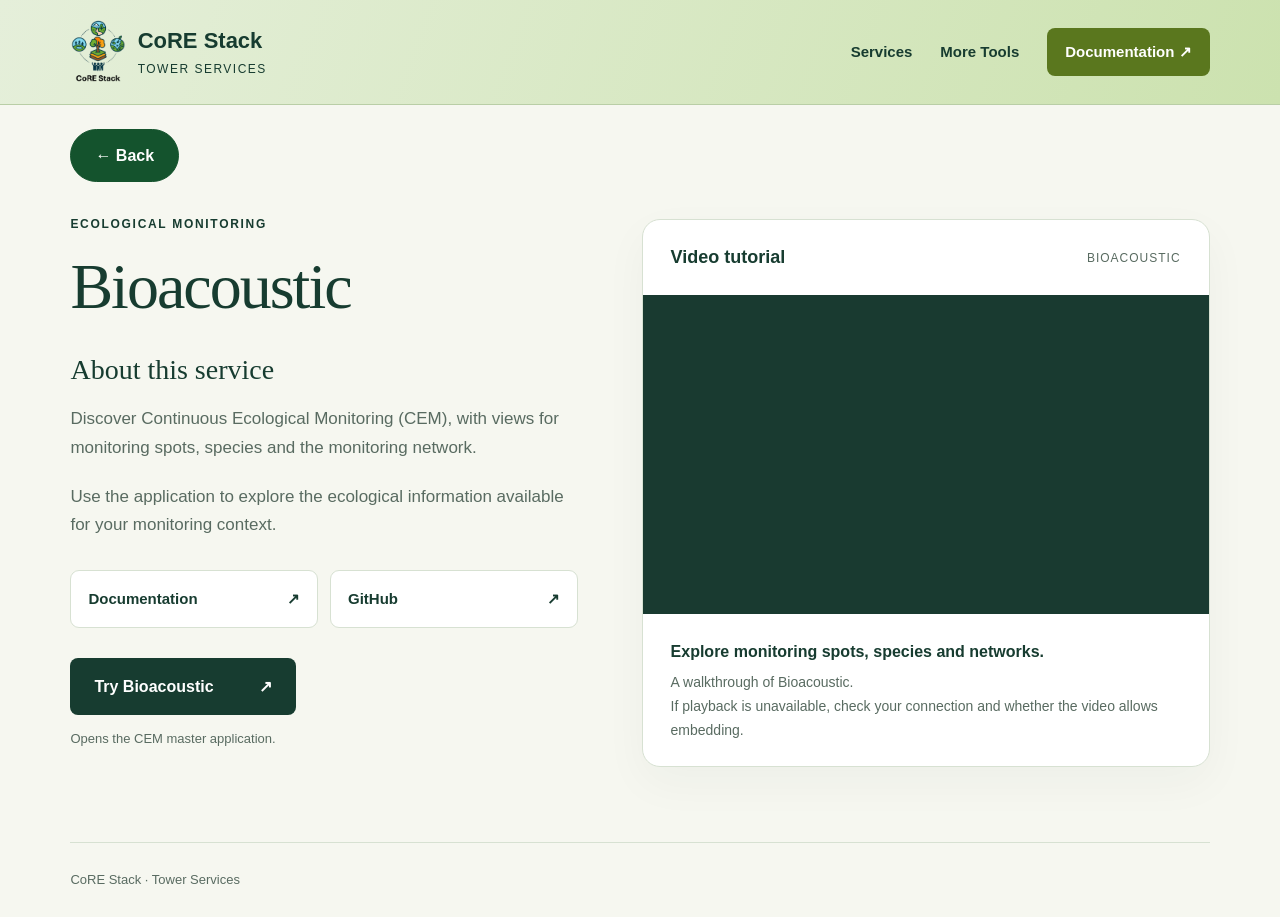
==== bioacoustic.html @ 0bfab4cd "Initial commit" ====
<!doctype html>
<html lang="en">
<head>
  <meta charset="utf-8">
  <meta name="viewport" content="width=device-width, initial-scale=1">
  <meta name="description" content="Discover Continuous Ecological Monitoring (CEM), with views for monitoring spots, species and the monitoring network.">
  <title>Bioacoustic · Tower Services</title>
  <!-- Detail pages use their own styles and script. -->
  <link rel="stylesheet" href="css/services.css">
  <script src="scripts/services.js" defer></script>
  <link rel="icon" href="data:image/svg+xml,%3Csvg xmlns='http://www.w3.org/2000/svg' viewBox='0 0 32 32'%3E%3Crect width='32' height='32' rx='8' fill='%23173c30'/%3E%3Cpath d='M8 8h16v4h-6v13h-4V12H8z' fill='%23d6f08a'/%3E%3C/svg%3E">
</head>
<body data-service="bioacoustic">
  <header class="site-header">
    <div class="wrap header-inner">
      <a class="brand" href="https://core-stack.org/" aria-label="CoRE Stack website">
        <img class="brand-logo" src="resources/logo.png" alt="CoRE Stack logo">
        <span>CoRE Stack<small>TOWER SERVICES</small></span>
      </a>
      <nav aria-label="Main navigation">
        <a href="index.html#services">Services</a>
        <a href="index.html#how">More Tools</a>
        <a class="nav-doc" href="https://docs.core-stack.org/infra/tower-services/" target="_blank" rel="noopener noreferrer">Documentation ↗</a>
      </nav>
    </div>
  </header>
  <main class="wrap">
    <a class="back" href="index.html#services">← Back</a>
    <div class="service-layout">
      <section aria-labelledby="service-title">
        <p class="eyebrow">ECOLOGICAL MONITORING</p>
        <h1 class="service-name" id="service-title">Bioacoustic</h1>
        <h2>About this service</h2>
        <p class="about-copy">Discover Continuous Ecological Monitoring (CEM), with views for monitoring spots, species and the monitoring network.</p>
        <p class="about-copy">Use the application to explore the ecological information available for your monitoring context.</p>
        <div class="resource-links">
          <a class="resource-link" href="https://docs.core-stack.org/infra/tower-services/deployed-architecture/#services-and-repos" target="_blank" rel="noopener noreferrer" aria-label="Bioacoustic in the Tower Services documentation">Documentation <span aria-hidden="true">↗</span></a>
          <a class="resource-link" href="https://github.com/xHrid/continuous-ecological-monitoring-toolkit" target="_blank" rel="noopener noreferrer">GitHub <span aria-hidden="true">↗</span></a>
        </div>
        <a class="try-button" href="https://www.cse.iitd.ernet.in/act4dws5/bio-master/" target="_blank" rel="noopener noreferrer">Try Bioacoustic <span aria-hidden="true">↗</span></a>
        <p class="access">Opens the CEM master application.</p>
      </section>
      <section class="video-section" aria-labelledby="video-title">
        <div class="video-heading"><h2 id="video-title">Video tutorial</h2><span>BIOACOUSTIC</span></div>
        <!-- services.js inserts the actual YouTube iframe here. -->
        <div class="video-stage" data-video-stage data-video-title="Bioacoustic">
          <div class="video-empty">
            <span class="video-symbol" aria-hidden="true">▷</span>
            <strong>Tutorial coming soon</strong>
            <p>The service walkthrough will appear here when it is available.</p>
          </div>
        </div>
        <div class="video-caption">
          <h3>Explore monitoring spots, species and networks.</h3>
          <p>A walkthrough of Bioacoustic.</p>
          <p class="video-help" data-video-help hidden>If playback is unavailable, check your connection and whether the video allows embedding.</p>
          <noscript><p>Enable JavaScript to load the tutorial player.</p></noscript>
        </div>
      </section>
    </div>
  </main>
  <footer class="wrap"><span>CoRE Stack · Tower Services</span></footer>
</body>
</html>
---- css/services.css ----
:root {
  --ink: #173c30;
  --muted: #596b61;
  --paper: #f6f7f0;
  --line: #d7e1d2;
  --accent: #d6f08a;
}
* {
  box-sizing: border-box;
}
body {
  margin: 0;
  background: var(--paper);
  color: var(--ink);
  font:
    16px/1.7 Arial,
    Helvetica,
    sans-serif;
}
a {
  color: inherit;
  text-decoration: none;
}
a:focus-visible {
  outline: 3px solid #638c35;
  outline-offset: 5px;
}
[hidden] {
  display: none !important;
}
.wrap {
  width: min(1400px, 89%);
  margin: auto;
}
.site-header {
  background: linear-gradient(110deg, #e5efda, #cce2af);
  border-bottom: 1px solid #b9cea6;
}
.header-inner {
  min-height: 104px;
  display: flex;
  justify-content: space-between;
  align-items: center;
  gap: 30px;
  padding: 14px 0;
}
.brand {
  font-size: 22px;
  line-height: 1.2;
  font-weight: 700;
  display: flex;
  align-items: center;
  gap: 12px;
}
.brand-logo {
  height: 70px;
  width: auto;
  max-width: 70px;
  object-fit: contain;
}
.brand small {
  display: block;
  font-size: 12px;
  font-weight: 500;
  letter-spacing: 1.5px;
  margin-top: 8px;
}
nav {
  display: flex;
  align-items: center;
  gap: 28px;
}
nav a {
  font-weight: 600;
  font-size: 15px;
  transition: transform 0.2s;
}
nav a:hover {
  transform: scale(1.05);
}
.nav-doc {
  background: #5a771e;
  color: #fff;
  border-radius: 8px;
  padding: 11px 18px;
}
.back {
     margin-top: 24px;
  margin-bottom: 20px;
  display: inline-flex;
  align-items: center;
  justify-content: center;
  padding: 12px 24px;
  background: #14532d;
  color: #fff;
  border: 1px solid #14532d;
  border-radius: 30px;
  font: inherit;
  font-weight: 600;
  text-decoration: none;
  cursor: pointer;
  transition: background-color 0.2s ease;
}

.back:hover {
  background: #2a9256;
  border-color: #15532f;
  color: #fff;
}

.back:focus-visible {
  outline: 3px solid #15803d;
  outline-offset: 3px;
}
.service-layout {
  display: grid;
  grid-template-columns: minmax(0, 1fr) minmax(0, 1.12fr);
  gap: clamp(35px, 5vw, 85px);
  align-items: start;
  padding: 12px 0 75px;
}
.eyebrow {
  font-size: 12px;
  letter-spacing: 1.7px;
  font-weight: 700;
  margin: 0 0 18px;
}
.service-name {
  font:
    400 clamp(44px, 5vw, 70px)/1.05 Georgia,
    serif;
  letter-spacing: -2px;
  margin: 0 0 32px;
}
h2 {
  font:
    400 28px/1.25 Georgia,
    serif;
  margin: 0 0 18px;
}
.about-copy {
  font-size: 17px;
  color: var(--muted);
  margin: 0 0 20px;
  max-width: 580px;
}
.resource-links {
  display: grid;
  grid-template-columns: 1fr 1fr;
  gap: 12px;
  margin: 30px 0;
}
.resource-link {
  display: flex;
  justify-content: space-between;
  align-items: center;
  gap: 10px;
  padding: 15px 17px;
  border: 1px solid var(--line);
  border-radius: 9px;
  background: #fff;
  font-weight: 600;
  font-size: 15px;
  transition:
    border-color 0.2s,
    background 0.2s;
}
.resource-link:hover {
  background: #edf3e7;
  border-color: #92ad7a;
}
.try-button {
  display: inline-flex;
  justify-content: space-between;
  align-items: center;
  gap: 45px;
  background: var(--ink);
  color: #fff;
  border-radius: 8px;
  padding: 15px 24px;
  font-weight: 600;
}
.try-button:hover {
  background: #285641;
}
.access {
  font-size: 13px;
  color: var(--muted);
  margin: 13px 0 0;
}
.video-section {
  margin-top: 5px;
  background: #fff;
  border: 1px solid var(--line);
  border-radius: 18px;
  overflow: hidden;
  box-shadow: 0 16px 45px #173c300a;
}
.video-heading {
  display: flex;
  justify-content: space-between;
  align-items: center;
  gap: 20px;
  padding: 25px 28px;
}
.video-heading h2 {
  font:
    600 18px/1.4 Arial,
    sans-serif;
  margin: 0;
}
.video-heading span {
  font-size: 12px;
  letter-spacing: 1px;
  color: var(--muted);
}
.video-stage {
  aspect-ratio: 16/9;
  min-height: 200px;
  background: #193a30;
  position: relative;
  display: grid;
  place-items: center;
}
.video-stage iframe {
  position: absolute;
  inset: 0;
  width: 100%;
  height: 100%;
  border: 0;
}
.video-empty {
  text-align: center;
  color: #eaf0e7;
  padding: 30px;
  max-width: 410px;
}
.video-symbol {
  display: grid;
  place-items: center;
  width: 62px;
  height: 62px;
  margin: 0 auto 18px;
  border: 1px solid #718a76;
  border-radius: 50%;
  font-size: 24px;
  color: var(--accent);
}
.video-empty strong {
  display: block;
  font-size: 18px;
  font-weight: 500;
}
.video-empty p {
  font-size: 14px;
  color: #c9d7cc;
  margin: 8px 0 0;
}
.video-caption {
  padding: 24px 28px;
}
.video-caption h3 {
  font-size: 16px;
  margin: 0 0 6px;
  font-weight: 600;
}
.video-caption p {
  font-size: 14px;
  color: var(--muted);
  margin: 0;
}
.video-help {
  margin: 12px 0 0;
  font-size: 13px;
  color: var(--muted);
}
footer {
  padding: 26px 0;
  border-top: 1px solid var(--line);
  display: flex;
  justify-content: space-between;
  gap: 20px;
  flex-wrap: wrap;
  font-size: 13px;
  color: var(--muted);
}
footer a:hover {
  text-decoration: underline;
}
@media (max-width: 950px) {
  nav {
    gap: 15px;
  }
  .service-layout {
    gap: 32px;
  }
  .resource-links {
    grid-template-columns: 1fr;
  }
  .video-heading {
    padding: 22px;
  }
  .video-caption {
    padding: 22px;
  }
}
@media (max-width: 760px) {
  .wrap {
    width: calc(100% - 36px);
  }
  .header-inner {
    flex-wrap: wrap;
    gap: 20px;
  }
  nav {
    width: 100%;
    justify-content: space-between;
    gap: 10px;
  }
  nav a {
    font-size: 14px;
  }
  .nav-doc {
    padding: 10px 12px;
  }
  .back {
    margin: 28px 0;
  }
  .service-layout {
    grid-template-columns: 1fr;
    padding-bottom: 45px;
    gap: 35px;
  }
  .service-name {
    font-size: 48px;
    margin-bottom: 25px;
  }
  .resource-links {
    grid-template-columns: 1fr 1fr;
  }
  .video-section {
    margin: 0;
  }
  .about-copy {
    font-size: 16px;
  }
}
@media (max-width: 360px) {
  .resource-links {
    grid-template-columns: 1fr;
  }
  nav {
    flex-wrap: wrap;
  }
  .video-heading {
    flex-wrap: wrap;
    gap: 5px;
  }
}
@media (prefers-reduced-motion: reduce) {
  * {
    transition: none !important;
  }
}
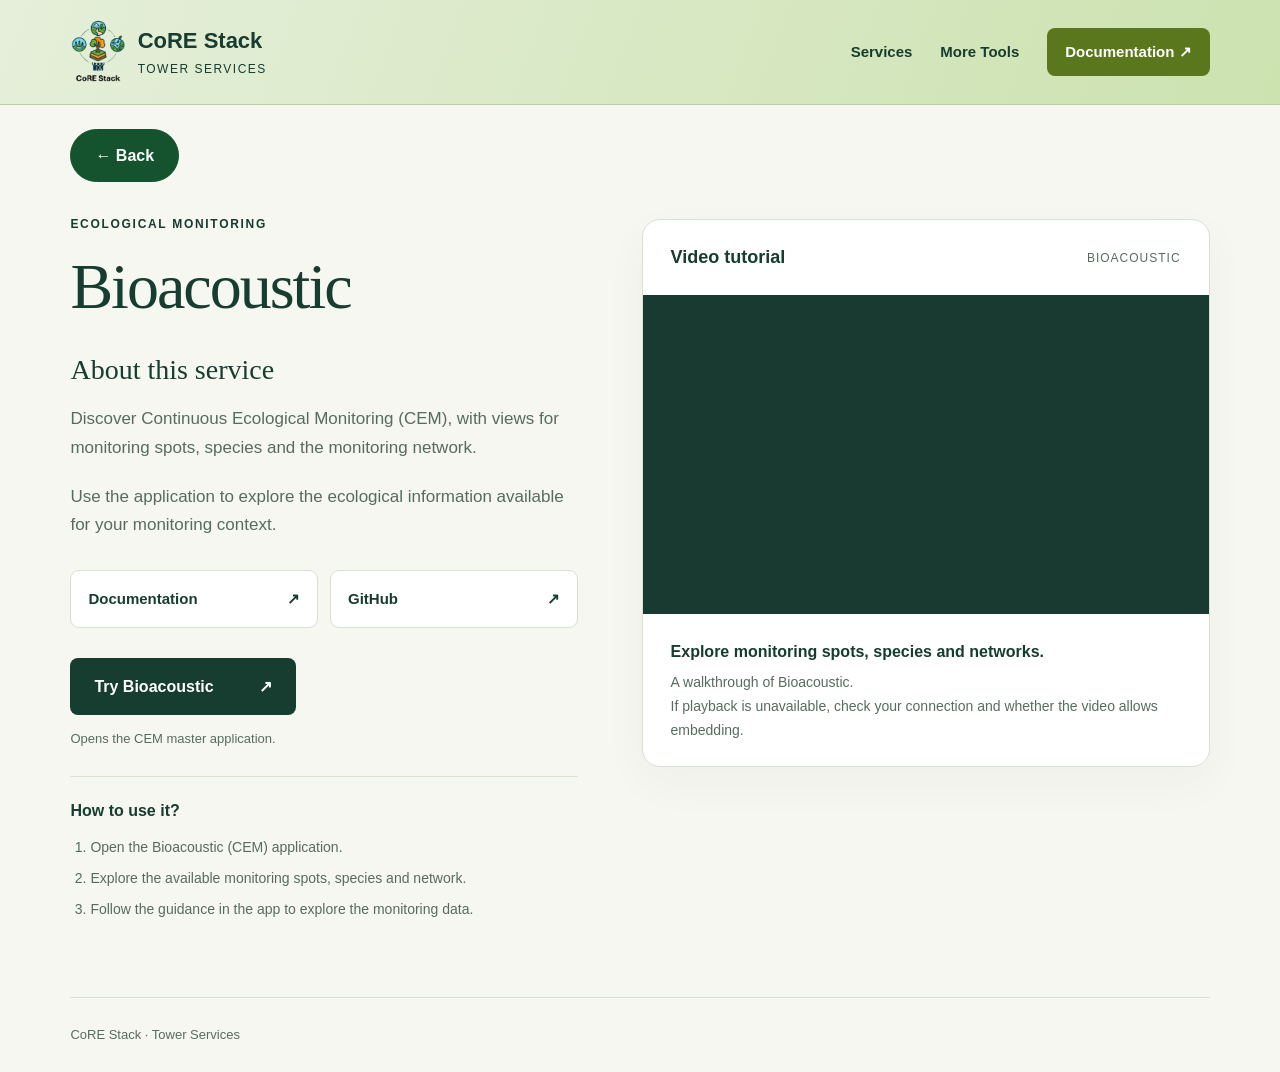
==== commit d8b1b872: "Icon and How to use it Added" ====
--- a/bioacoustic.html
+++ b/bioacoustic.html
@@ -8,8 +8,7 @@
   <!-- Detail pages use their own styles and script. -->
   <link rel="stylesheet" href="css/services.css">
   <script src="scripts/services.js" defer></script>
-  <link rel="icon" href="data:image/svg+xml,%3Csvg xmlns='http://www.w3.org/2000/svg' viewBox='0 0 32 32'%3E%3Crect width='32' height='32' rx='8' fill='%23173c30'/%3E%3Cpath d='M8 8h16v4h-6v13h-4V12H8z' fill='%23d6f08a'/%3E%3C/svg%3E">
-</head>
+ <link rel="icon" type="image/png" href="resources/logo.png">
 <body data-service="bioacoustic">
   <header class="site-header">
     <div class="wrap header-inner">
@@ -39,6 +38,14 @@
         </div>
         <a class="try-button" href="https://www.cse.iitd.ernet.in/act4dws5/bio-master/" target="_blank" rel="noopener noreferrer">Try Bioacoustic <span aria-hidden="true">↗</span></a>
         <p class="access">Opens the CEM master application.</p>
+        <div class="usage-guide">
+  <h3>How to use it?</h3>
+  <ol>
+    <li>Open the Bioacoustic (CEM) application.</li>
+    <li>Explore the available monitoring spots, species and network.</li>
+    <li>Follow the guidance in the app to explore the monitoring data.</li>
+  </ol>
+</div>
       </section>
       <section class="video-section" aria-labelledby="video-title">
         <div class="video-heading"><h2 id="video-title">Video tutorial</h2><span>BIOACOUSTIC</span></div>
--- a/css/services.css
+++ b/css/services.css
@@ -362,3 +362,28 @@
     transition: none !important;
   }
 }
+
+.usage-guide {
+  margin-top: 26px;
+  padding-top: 20px;
+  border-top: 1px solid var(--line);
+}
+
+.usage-guide h3 {
+  margin: 0 0 12px;
+  font-size: 16px;
+  font-weight: 600;
+  color: var(--ink);
+}
+
+.usage-guide ol {
+  margin: 0;
+  padding-left: 20px;
+  color: var(--muted);
+  font-size: 14px;
+  line-height: 1.7;
+}
+
+.usage-guide li + li {
+  margin-top: 7px;
+}
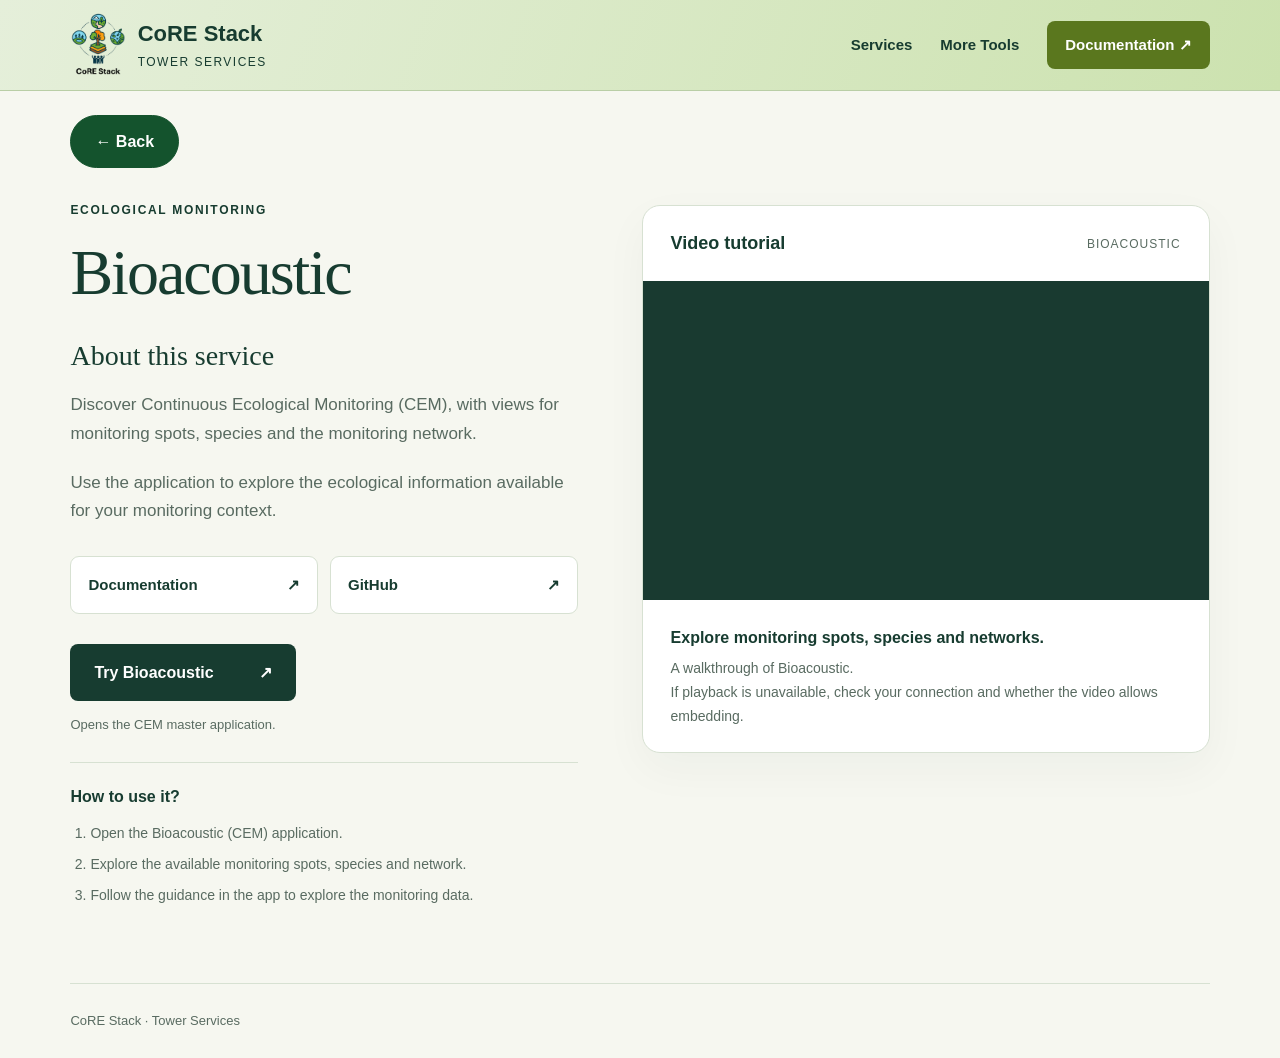
==== commit 5eedf82c: "More Tools Navigation Correction" ====
--- a/bioacoustic.html
+++ b/bioacoustic.html
@@ -18,7 +18,7 @@
       </a>
       <nav aria-label="Main navigation">
         <a href="index.html#services">Services</a>
-        <a href="index.html#how">More Tools</a>
+        <a href="index.html#more">More Tools</a>
         <a class="nav-doc" href="https://docs.core-stack.org/infra/tower-services/" target="_blank" rel="noopener noreferrer">Documentation ↗</a>
       </nav>
     </div>
--- a/css/services.css
+++ b/css/services.css
@@ -37,12 +37,12 @@
   border-bottom: 1px solid #b9cea6;
 }
 .header-inner {
-  min-height: 104px;
+  min-height: 90px;
   display: flex;
   justify-content: space-between;
   align-items: center;
   gap: 30px;
-  padding: 14px 0;
+  padding: 5px 0;
 }
 .brand {
   font-size: 22px;
